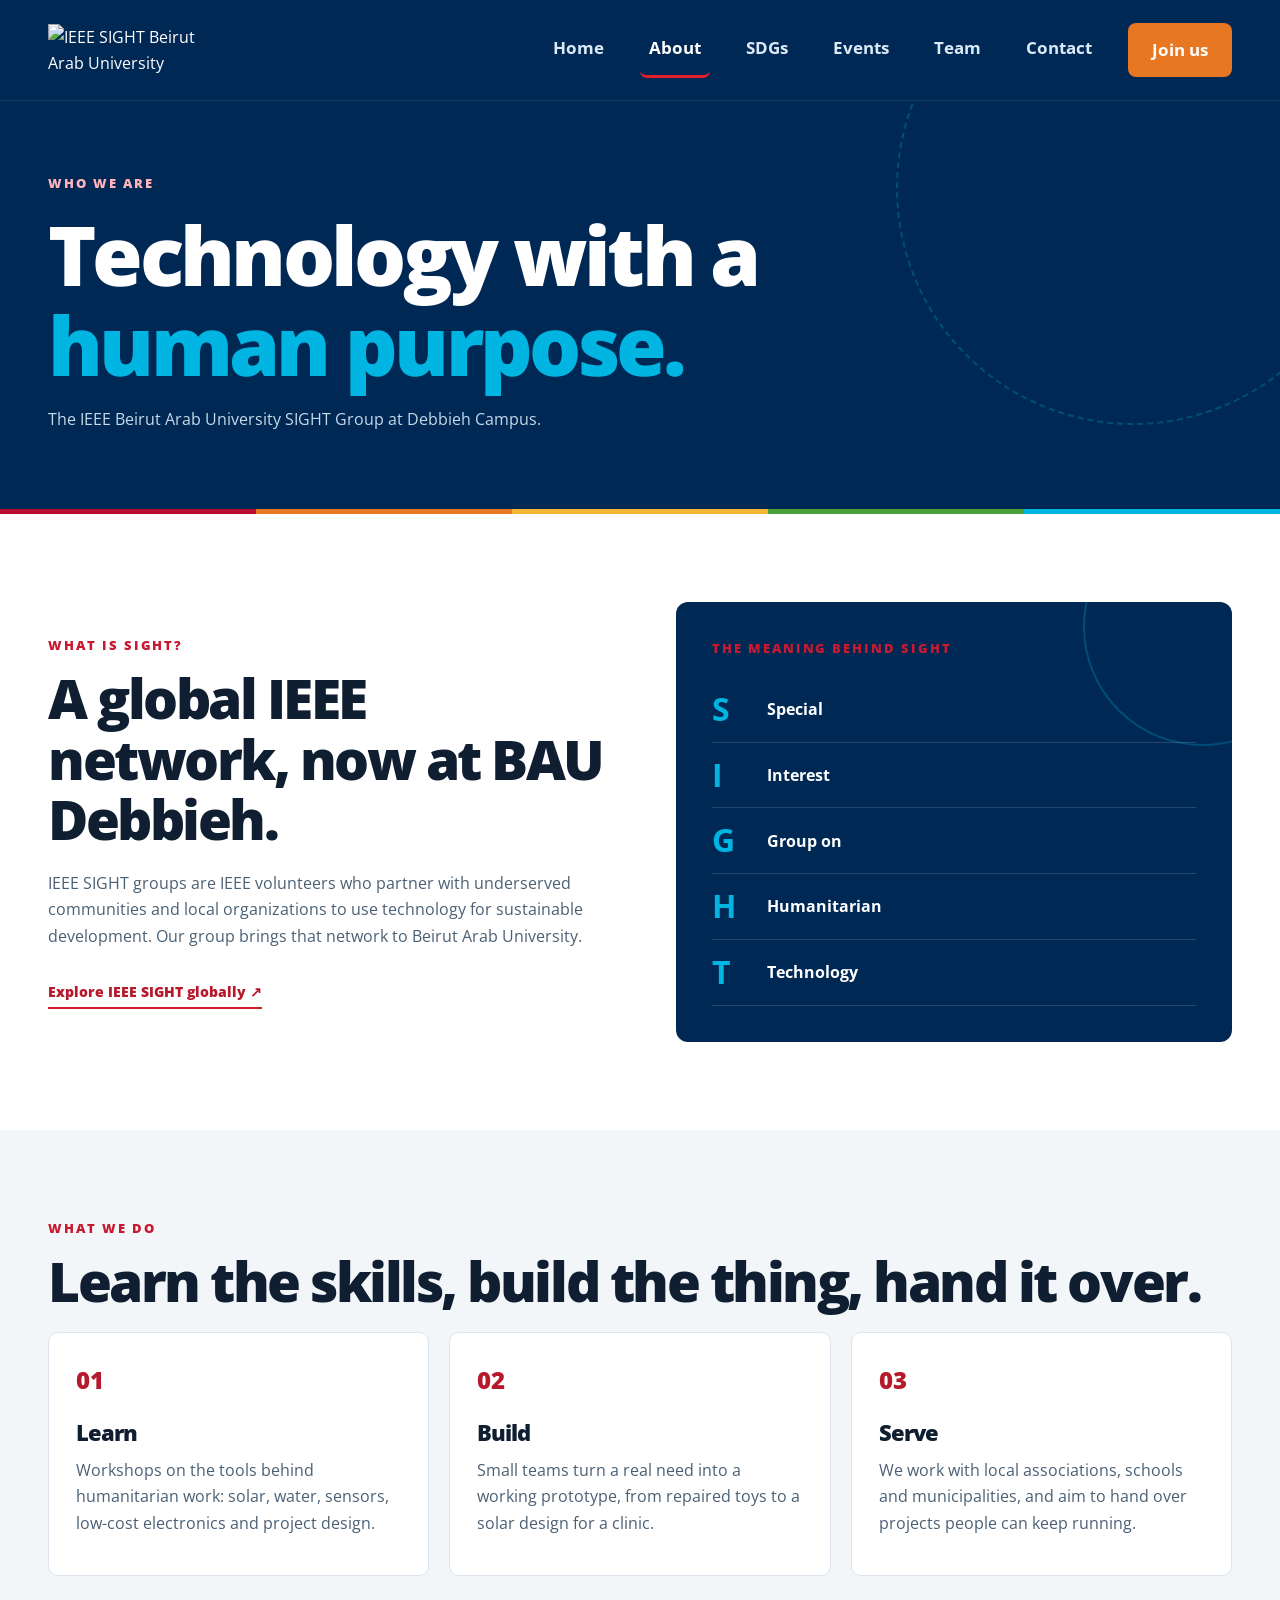
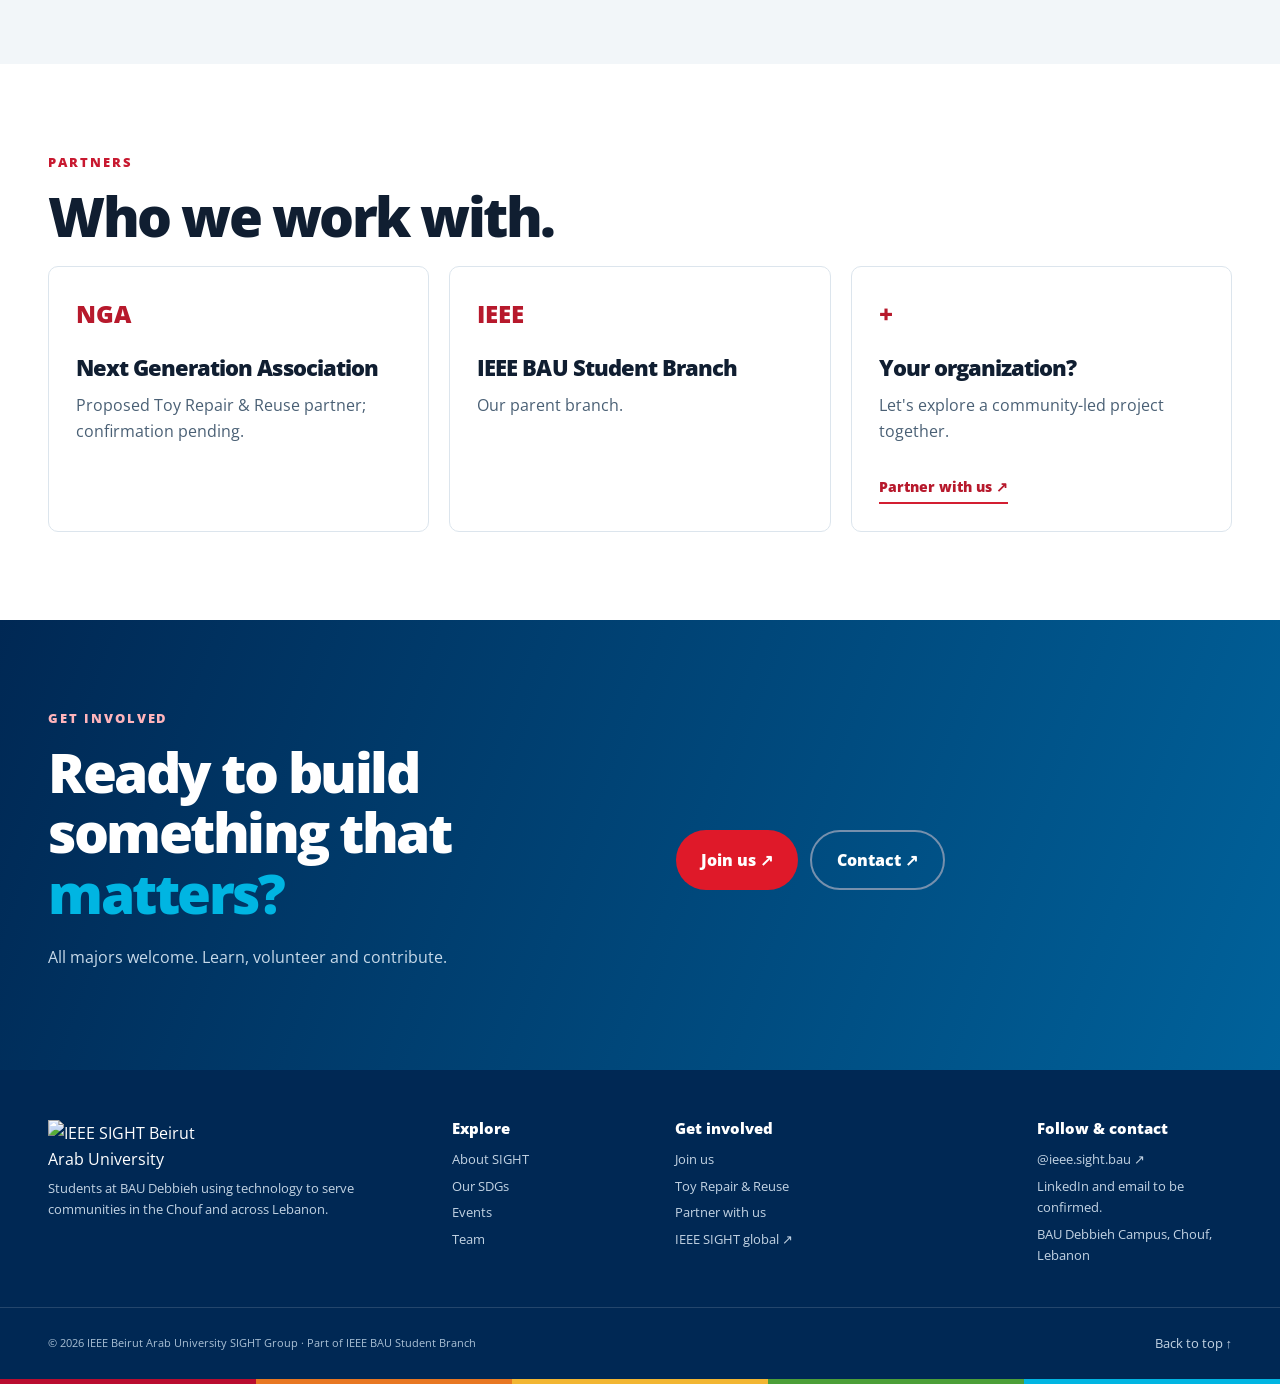
==== about.html @ 1a987c3a "Initial IEEE SIGHT BAU website launch" ====
<!doctype html><html lang="en"><head><meta charset="utf-8"><meta name="viewport" content="width=device-width,initial-scale=1"><meta name="theme-color" content="#002854"><meta name="description" content="IEEE SIGHT BAU Debbieh — humanitarian technology and community action."><title>About us | IEEE SIGHT BAU</title><link rel="icon" href="assets/avatar.png"><link rel="stylesheet" href="styles.css"><script defer src="content.js"></script><script defer src="app.js"></script></head><body><a class="skip" href="#main">Skip to content</a><header class="header"><div class="shell nav"><a class="brand" href="index.html" aria-label="IEEE SIGHT BAU home"><img src="assets/logo-red-transparent.png" alt="IEEE SIGHT Beirut Arab University"></a><button class="menu" aria-expanded="false" aria-controls="navigation" aria-label="Open menu"><span></span><span></span><span></span></button><nav id="navigation" aria-label="Main navigation"><a href="index.html" class="" >Home</a><a href="about.html" class="active" aria-current=page>About</a><a href="sdgs.html" class="" >SDGs</a><a href="events.html" class="" >Events</a><a href="team.html" class="" >Team</a><a href="contact.html" class="" >Contact</a><a href="join.html" class="nav-cta " >Join us</a></nav></div></header><main id="main"><section class="page-mast"><div class="shell"><div class="eyebrow light">WHO WE ARE</div><h1>Technology with a <em>human purpose.</em></h1><p>The IEEE Beirut Arab University SIGHT Group at Debbieh Campus.</p></div><div class="colorline"></div></section><section class="section"><div class="shell two"><div><div class="eyebrow">WHAT IS SIGHT?</div><h2>A global IEEE network, now at BAU Debbieh.</h2><p>IEEE SIGHT groups are IEEE volunteers who partner with underserved communities and local organizations to use technology for sustainable development. Our group brings that network to Beirut Arab University.</p><a class="textlink" href="https://sight.ieee.org/">Explore IEEE SIGHT globally ↗</a></div><div class="mission-panel"><div class="eyebrow light">THE MEANING BEHIND SIGHT</div><div class="acronym"><div><b>S</b><span>Special</span></div><div><b>I</b><span>Interest</span></div><div><b>G</b><span>Group on</span></div><div><b>H</b><span>Humanitarian</span></div><div><b>T</b><span>Technology</span></div></div></div></div></section><section class="section tinted"><div class="shell"><div class="eyebrow">WHAT WE DO</div><h2>Learn the skills, build the thing, hand it over.</h2><div class="card-grid"><article class="feature"><span class="step-no">01</span><h3>Learn</h3><p>Workshops on the tools behind humanitarian work: solar, water, sensors, low-cost electronics and project design.</p></article><article class="feature"><span class="step-no">02</span><h3>Build</h3><p>Small teams turn a real need into a working prototype, from repaired toys to a solar design for a clinic.</p></article><article class="feature"><span class="step-no">03</span><h3>Serve</h3><p>We work with local associations, schools and municipalities, and aim to hand over projects people can keep running.</p></article></div></div></section><section class="section"><div class="shell"><div class="eyebrow">PARTNERS</div><h2>Who we work with.</h2><div class="card-grid"><article class="feature"><span class="step-no">NGA</span><h3>Next Generation Association</h3><p>Proposed Toy Repair &amp; Reuse partner; confirmation pending.</p></article><article class="feature"><span class="step-no">IEEE</span><h3>IEEE BAU Student Branch</h3><p>Our parent branch.</p></article><article class="feature"><span class="step-no">+</span><h3>Your organization?</h3><p>Let's explore a community-led project together.</p><a class="textlink" href="contact.html">Partner with us ↗</a></article></div></div></section><section class="section join"><div class="shell two"><div><div class="eyebrow light">GET INVOLVED</div><h2>Ready to build something that <em>matters?</em></h2><p>All majors welcome. Learn, volunteer and contribute.</p></div><div class="actions"><a class="btn primary" href="join.html">Join us ↗</a><a class="btn outline" href="contact.html">Contact ↗</a></div></div></section></main><footer id="contact" class="footer"><div class="shell footer-grid"><div><img class="footer-logo" src="assets/logo-red-transparent.png" alt="IEEE SIGHT Beirut Arab University"><p>Students at BAU Debbieh using technology to serve communities in the Chouf and across Lebanon.</p></div><div><h3>Explore</h3><a href="about.html">About SIGHT</a><a href="sdgs.html">Our SDGs</a><a href="events.html">Events</a><a href="team.html">Team</a></div><div><h3>Get involved</h3><a href="join.html">Join us</a><a href="toy-repair.html">Toy Repair &amp; Reuse</a><a href="contact.html">Partner with us</a><a href="https://sight.ieee.org/">IEEE SIGHT global ↗</a></div><div><h3>Follow &amp; contact</h3><a href="https://www.instagram.com/ieee.sight.bau/">@ieee.sight.bau ↗</a><p>LinkedIn and email to be confirmed.</p><p>BAU Debbieh Campus, Chouf, Lebanon</p></div></div><div class="shell footer-bottom"><span>© 2026 IEEE Beirut Arab University SIGHT Group · Part of IEEE BAU Student Branch</span><a href="#main">Back to top ↑</a></div><div class="colorline"></div></footer></body></html>
---- styles.css ----
@import url('https://fonts.googleapis.com/css2?family=Open+Sans:wght@400;500;600;700;800&display=swap');
:root{--navy:#002854;--deep:#001d3e;--blue:#00629b;--cyan:#00b5e2;--orange:#e87722;--ink:#102b46;--muted:#506477;--paper:#f2f6f9;--white:#fff;--line:#dce5ed}*{box-sizing:border-box}html{scroll-behavior:smooth;scroll-padding-top:90px}body{margin:0;font-family:'Open Sans',Arial,sans-serif;color:var(--ink);background:#fff;line-height:1.65}a{color:inherit;text-decoration:none}button{font:inherit;cursor:pointer}button:focus-visible,a:focus-visible{outline:3px solid #00b5e2;outline-offset:4px}img{max-width:100%;display:block}h1,h2,h3,p{margin:0}h1,h2,h3{line-height:1.1;letter-spacing:-.045em}h2{font-size:clamp(2.1rem,4.3vw,3.55rem);font-weight:800;margin:12px 0 20px}h3{font-size:1.35rem;font-weight:800}p{margin:12px 0;color:var(--muted)}em{color:var(--cyan);font-style:normal}.shell{max-width:1220px;margin:auto;padding:0 42px}.skip{position:fixed;top:-100px;left:16px;background:white;padding:10px;z-index:99}.skip:focus{top:8px}.header{position:sticky;top:0;z-index:20;background:var(--navy);color:white;border-bottom:1px solid #ffffff18}.nav{height:88px;display:flex;align-items:center;justify-content:space-between;gap:30px}.brand img{width:126px;height:auto}.nav nav{display:flex;align-items:center;gap:27px;font-size:13px;font-weight:700}.nav nav>a:not(.nav-cta){color:#e4edf7}.nav nav>a:hover,.nav nav>a.active{color:var(--cyan)}.nav-cta{background:var(--orange);color:var(--deep);padding:10px 15px;border-radius:5px}.menu{display:none;background:transparent;border:0;padding:10px}.menu span{display:block;width:25px;height:2px;background:white;margin:5px}.hero{color:white;background:var(--navy);position:relative;overflow:hidden}.hero-grid{min-height:610px;display:grid;grid-template-columns:1.1fr 1fr;align-items:center;gap:8px;padding-top:68px;padding-bottom:68px}.hero-copy{position:relative;z-index:2}.eyebrow{font-size:11px;letter-spacing:.19em;font-weight:800;color:var(--blue);text-transform:uppercase}.eyebrow.light{color:#62d8f4}.dot{display:inline-block;width:8px;height:8px;border-radius:50%;background:var(--orange);margin-right:8px}.hero h1{font-size:clamp(3.5rem,7vw,6.4rem);font-weight:800;line-height:1.01;margin:22px 0;letter-spacing:-.065em}.hero p{max-width:520px;color:#c6d9e9;font-size:1.1rem}.actions{display:flex;flex-wrap:wrap;gap:12px;margin-top:30px}.btn{display:inline-flex;align-items:center;justify-content:space-between;gap:17px;font-size:14px;font-weight:800;padding:13px 19px;border-radius:5px;transition:transform .2s,background .2s}.btn:hover{transform:translateY(-2px)}.primary{background:var(--orange);color:var(--deep)}.outline{border:1px solid #ffffff55;color:white}.outline:hover{background:#ffffff12}.hero-note{margin-top:43px;font-size:10px;letter-spacing:.14em;color:#9bb6ce;font-weight:700}.hero-art{position:relative;min-width:0}.hero-art svg{width:100%;height:auto;display:block}.orbit-label{position:absolute;display:flex;align-items:center;gap:8px;background:#07335e;border:1px solid #245a80;padding:9px 12px;border-radius:5px;font-size:11px;font-weight:700;white-space:nowrap;box-shadow:0 8px 24px #001d3e55}.orbit-label span{width:7px;height:7px;background:var(--cyan);border-radius:50%}.label-one{left:1%;top:21%}.label-two{right:0;top:55%}.label-three{left:16%;bottom:13%}.label-two span{background:var(--orange)}.colorline{height:5px;background:linear-gradient(90deg,#ba0c2f 0 20%,#e87722 20% 40%,#f2b632 40% 60%,#4c9f38 60% 80%,#00b5e2 80%)}.intro-strip{border-bottom:1px solid var(--line)}.strip-grid{display:grid;grid-template-columns:repeat(3,1fr);padding-top:24px;padding-bottom:24px}.strip-grid>div{display:flex;align-items:center;justify-content:center;gap:15px;border-right:1px solid var(--line)}.strip-grid>div:last-child{border:0}.strip-grid b{font-size:32px;color:var(--blue);font-weight:800;letter-spacing:-.07em}.strip-grid span{font-size:13px;font-weight:700;line-height:1.4}.section{padding:88px 0}.two{display:grid;grid-template-columns:1fr 1fr;gap:72px;align-items:center}.lead{font-size:1.14rem;font-weight:700;color:var(--ink)}.textlink{display:inline-block;color:var(--blue);font-size:14px;font-weight:800;margin-top:19px;border-bottom:2px solid var(--orange);padding-bottom:4px}.mission-panel{background:var(--navy);color:white;padding:36px;border-radius:12px;position:relative;overflow:hidden}.mission-panel:after{content:'';position:absolute;right:-90px;top:-95px;width:235px;height:235px;border:2px solid #00b5e244;border-radius:50%;pointer-events:none}.mission-panel h3{font-size:2.1rem;margin:10px 0 23px}.mission-item{display:flex;gap:14px;padding:14px 0;border-top:1px solid #ffffff28}.mission-item>span{color:var(--cyan);font-size:13px;font-weight:800}.mission-item p{font-size:13px;color:#bdd0e3;margin:3px 0}.tinted{background:var(--paper)}.section-top{display:flex;align-items:end;justify-content:space-between;gap:32px;margin-bottom:30px}.section-top h2{margin-bottom:0}.section-top>p{max-width:380px;margin:0}.filters{display:flex;gap:8px;flex-wrap:wrap;margin-bottom:22px}.filter{border:1px solid #cbd8e3;border-radius:5px;background:white;padding:7px 13px;font-size:13px;font-weight:700;color:var(--ink)}.filter.active{background:var(--navy);color:white;border-color:var(--navy)}.card-grid{display:grid;grid-template-columns:repeat(3,1fr);gap:20px}.project-card{background:white;border:1px solid var(--line);border-radius:10px;overflow:hidden;display:flex;flex-direction:column}.project-card[hidden]{display:none}.project-art{height:180px;display:grid;place-items:center;background:var(--navy);position:relative;overflow:hidden}.project-art:after{content:'';position:absolute;width:200px;height:200px;right:-55px;bottom:-110px;border:2px solid #ffffff35;border-radius:50%}.project-art svg{height:90px;width:90px;color:white}.project-art.community{background:linear-gradient(135deg,#002854,#00629b)}.project-art.education{background:linear-gradient(135deg,#00629b,#0086aa)}.project-art.sustainability{background:linear-gradient(135deg,#002854,#235a63)}.project-body{padding:22px;display:flex;flex-direction:column;flex:1}.status{font-size:10px;letter-spacing:.11em;font-weight:800;text-transform:uppercase;color:var(--blue);margin-bottom:8px}.project-body p{font-size:14px;flex:1}.project-body button{align-self:start;border:0;background:none;padding:0;color:var(--blue);font-size:14px;font-weight:800;margin-top:6px}.goals{background:var(--navy);color:white}.goals p,.join p{color:#c6d9e9}.sdg-grid{display:grid;grid-template-columns:repeat(6,1fr);gap:10px}.sdg-grid a{display:flex;flex-direction:column;justify-content:space-between;min-height:148px;padding:15px;background:var(--sdg);color:var(--ink,#fff);color:var(--ink-local,#fff);border-radius:5px;transition:transform .2s}.sdg-grid a:nth-child(4){color:#002854}.sdg-grid a:hover{transform:translateY(-4px)}.sdg-grid b{font-size:34px;line-height:1;letter-spacing:-.07em}.sdg-grid span{font-weight:800;font-size:12px;line-height:1.4}.event-list{border-top:1px solid var(--line)}.event{display:grid;grid-template-columns:130px 1fr auto;gap:24px;align-items:center;padding:20px 0;border-bottom:1px solid var(--line)}.event-date{font-size:12px;font-weight:800;color:var(--blue);letter-spacing:.08em}.event p{font-size:14px;margin:5px 0}.event-tag{border:1px solid var(--line);padding:6px 10px;border-radius:5px;font-size:12px;font-weight:700}.cabinet-grid{display:grid;grid-template-columns:repeat(4,1fr);gap:16px}.member{background:white;border:1px solid var(--line);border-radius:10px;padding:22px;text-align:center}.portrait{width:88px;height:88px;margin:0 auto 15px;display:grid;place-items:center;background:#e4f2f8;border:2px solid #a4d8e8;border-radius:50%;overflow:hidden;color:#00629b;font-weight:800;font-size:25px}.portrait img{width:100%;height:100%;object-fit:cover}.member h3{font-size:1.12rem;letter-spacing:-.025em}.member p{font-size:12px;margin:7px 0 0}.committee-row{display:flex;flex-wrap:wrap;gap:12px;margin-top:22px}.committee-row span{padding:8px 13px;border-left:3px solid var(--orange);background:white;font-size:11px;font-weight:800;letter-spacing:.08em}.join{color:white;background:linear-gradient(110deg,var(--navy),#00629b)}.join-options{display:grid;gap:10px}.join-options a{display:flex;align-items:center;justify-content:space-between;padding:18px 20px;border:1px solid #ffffff48;border-radius:7px;background:#00285460}.join-options a:hover{background:#002854}.join-options strong,.join-options span{display:block}.join-options span{font-size:13px;color:#c6d9e9}.join-options b{color:var(--cyan)}.footer{background:var(--navy);color:white;padding-top:50px}.footer-grid{display:grid;grid-template-columns:1.35fr .7fr 1.2fr .7fr;gap:28px}.footer-logo{width:178px}.footer h3{font-size:15px;margin-bottom:13px;letter-spacing:0}.footer p,.footer a{color:#c2d3e3;font-size:13px;display:block;margin:5px 0}.footer a:hover{color:var(--cyan)}.footer-bottom{display:flex;justify-content:space-between;align-items:center;gap:20px;margin-top:35px;padding-top:20px;padding-bottom:20px;border-top:1px solid #ffffff24;font-size:11px;color:#a9c0d5}dialog{border:0;border-radius:12px;max-width:560px;width:calc(100% - 36px);padding:32px;color:var(--ink);box-shadow:0 20px 80px #001d3e55}dialog::backdrop{background:#001d3eb0}.close-dialog{position:absolute;right:13px;top:8px;font-size:30px;background:none;border:0;color:var(--ink)}dialog h2{font-size:2rem}dialog .btn{margin-top:16px}@media(max-width:950px){.nav nav{gap:15px}.shell{padding-left:26px;padding-right:26px}.two{gap:30px}.hero-grid{min-height:530px}.card-grid{gap:12px}.sdg-grid{grid-template-columns:repeat(3,1fr)}.cabinet-grid{grid-template-columns:repeat(2,1fr)}}@media(max-width:740px){html{scroll-padding-top:72px}.nav{height:70px}.brand img{width:100px}.menu{display:block}.nav nav{display:none;position:absolute;top:70px;left:0;right:0;background:var(--navy);padding:14px 26px 24px;flex-direction:column;align-items:stretch;gap:0;border-bottom:1px solid #ffffff33}.nav nav.open{display:flex}.nav nav a{padding:12px 0}.nav nav .nav-cta{padding:12px 15px;margin-top:8px}.hero-grid{grid-template-columns:1fr;min-height:auto;padding-top:55px;padding-bottom:30px}.hero h1{font-size:clamp(3.3rem,13vw,5rem)}.hero-art{max-width:360px;width:100%;margin:auto}.hero-note{margin-top:26px}.hero p{font-size:1rem}.section{padding:58px 0}.two,.card-grid{grid-template-columns:1fr}.section-top{display:block}.section-top p{margin-top:13px}.strip-grid>div{gap:8px}.strip-grid b{font-size:23px}.strip-grid span{font-size:10px}.strip-grid{padding-top:16px;padding-bottom:16px}.mission-panel{padding:25px}.sdg-grid{grid-template-columns:repeat(2,1fr)}.event{grid-template-columns:1fr;gap:5px}.event-tag{justify-self:start}.footer-grid{grid-template-columns:1fr 1fr}.footer-bottom{align-items:start}.member{padding:14px}.orbit-label{font-size:9px;padding:6px 8px}}@media(max-width:370px){.shell{padding-left:17px;padding-right:17px}.footer-grid{grid-template-columns:1fr}.strip-grid b{font-size:19px}.strip-grid span{font-size:9px}}@media(prefers-reduced-motion:reduce){*,*::before,*::after{scroll-behavior:auto!important;transition:none!important;animation:none!important}}

.page-mast{background:var(--navy);color:white;position:relative;overflow:hidden}.page-mast>.shell{padding-top:72px;padding-bottom:65px}.page-mast:before{content:'';position:absolute;right:-90px;top:-150px;width:470px;height:470px;border:2px dashed #00b5e244;border-radius:50%;pointer-events:none}.page-mast h1{font-size:clamp(3rem,6.5vw,5.1rem);font-weight:800;max-width:900px;margin:16px 0}.page-mast p{color:#c6d9e9;max-width:650px}.stats{grid-template-columns:repeat(4,1fr)}.stats span{max-width:120px}.acronym{margin-top:17px}.acronym>div{display:flex;gap:20px;align-items:center;border-bottom:1px solid #ffffff25;padding:6px 0}.acronym b{font-size:32px;color:var(--cyan);width:35px}.acronym span{font-weight:700}.feature{background:white;border:1px solid var(--line);border-radius:10px;padding:27px;min-height:200px}.step-no{display:inline-block;font-size:24px;font-weight:800;color:var(--blue);margin-bottom:22px}.campaign-poster{width:100%;max-width:410px;margin:auto;border-radius:8px;box-shadow:0 16px 40px #00285420}.facts{margin:20px 0}.facts>div{display:grid;grid-template-columns:80px 1fr;gap:10px;padding:10px 0;border-bottom:1px solid var(--line)}.facts dt{font-size:12px;font-weight:800;text-transform:uppercase;color:var(--blue)}.facts dd{margin:0;font-weight:600}.seven{grid-template-columns:repeat(7,1fr);margin-top:25px}.seven small{font-size:12px;margin-top:10px}.lightlink{color:var(--cyan)}.four{grid-template-columns:repeat(4,1fr)}.notice{background:#fff;padding:16px;border-left:4px solid var(--orange);margin:25px 0}.nav nav{gap:21px}.nav-cta.active{color:var(--deep)!important}.campaign .actions{align-items:center}.campaign .textlink{margin-top:0}@media(max-width:1000px){.seven{grid-template-columns:repeat(4,1fr)}.four{grid-template-columns:repeat(2,1fr)}.nav nav{gap:13px}}@media(max-width:800px){.nav nav{display:none;position:absolute;top:70px;left:0;right:0;background:var(--navy);padding:14px 26px 24px;flex-direction:column;align-items:stretch;gap:0}.nav{height:70px}.menu{display:block}.nav nav.open{display:flex}.nav nav a{padding:12px 0}.nav nav .nav-cta{padding:12px 15px;margin-top:8px}.stats{grid-template-columns:repeat(2,1fr);gap:12px}.stats>div:nth-child(2){border:0}.seven{grid-template-columns:repeat(2,1fr)}.page-mast>.shell{padding-top:52px;padding-bottom:46px}}@media(max-width:480px){.four{grid-template-columns:1fr}}
/* Reference theme: red SIGHT identity, white editorial sections, navy hero. */
:root{--red:#e51e2b;--ink:#101e31;--muted:#4a6075}
.shell{max-width:1480px;padding-left:48px;padding-right:48px}.nav{height:100px}.brand img{width:158px}.nav nav{font-size:17px;gap:27px}.nav nav>a:not(.nav-cta){padding:12px 9px;border-bottom:3px solid transparent;border-radius:7px;color:#dbe8f5}.nav nav>a.active:not(.nav-cta),.nav nav>a:hover:not(.nav-cta){color:white;border-color:var(--red)}.nav nav .nav-cta{color:#fff;padding:13px 24px;border-radius:8px}.eyebrow,.eyebrow.light{color:#c81930;font-size:13px;letter-spacing:.15em}.page-mast .eyebrow.light,.join .eyebrow.light,.goals .eyebrow.light{color:#ffb4bb}.primary{background:#df1929;color:white}.btn{border-radius:999px;padding:15px 25px;font-size:16px}.outline{border:2px solid #7690ad}.secondary{border:2px solid var(--navy);color:var(--navy);margin-top:20px}.reference-home .hero{background:linear-gradient(115deg,#00234d,#0b315d)}.reference-home .hero:before,.reference-home .hero:after{content:'';position:absolute;border:8px solid #db314329;border-radius:50%;pointer-events:none}.reference-home .hero:before{width:690px;height:690px;right:-190px;top:-170px;border-left-color:transparent;transform:rotate(30deg)}.reference-home .hero:after{width:390px;height:390px;left:-260px;bottom:-205px;border-color:#0095b92b}.reference-home .hero-grid{min-height:650px;grid-template-columns:1.15fr .85fr;gap:64px;padding-top:90px;padding-bottom:90px}.reference-home .hero h1{font-size:clamp(3rem,5.3vw,5.5rem);letter-spacing:-.035em;line-height:1.08;margin:22px 0 27px}.reference-home .hero p{font-size:clamp(1.05rem,1.55vw,1.4rem);max-width:720px;line-height:1.65;color:#b8cde2}.reference-home .hero .eyebrow{color:#f04a52}.reference-home .hero-art{max-width:565px;width:100%;margin:auto;z-index:1}.hero-logo{width:100%;height:auto}.reference-home .section{padding:84px 0}.about-reference{gap:65px}.community-figure{position:relative;margin:0 0 0 25px}.community-figure:before{content:'';position:absolute;z-index:-1;left:-25px;bottom:30px;width:85%;height:81%;border:2px solid var(--red);border-radius:3px}.community-figure img{width:100%;border-radius:4px}.community-figure figcaption,.campaign-visual figcaption{font-size:11px;color:#61768c;margin-top:9px}.about-copy p,.campaign p{font-size:clamp(1rem,1.5vw,1.24rem)}.about-copy .acronym{display:grid;grid-template-columns:repeat(5,minmax(0,1fr));gap:10px;margin-top:26px}.about-copy .acronym>div{display:flex;flex-direction:column;gap:2px;justify-content:center;border:1px solid #dce1e7;border-radius:9px;text-align:center;padding:12px 2px;min-width:0}.about-copy .acronym b{color:#bd182a;font-size:30px;width:auto}.about-copy .acronym span{font-size:clamp(9px,1vw,14px);font-weight:600;color:var(--muted)}.campaign.shell{background:var(--navy);border-radius:20px;overflow:hidden;max-width:1384px;width:calc(100% - 96px);padding:0;gap:0;grid-template-columns:1.1fr 1fr;color:white;align-items:stretch}.campaign>div:first-child{padding:56px 52px}.campaign .eyebrow{color:#ffbd48}.campaign p,.campaign .facts dd{color:#bbd0e6}.campaign .facts dt{color:white}.campaign .facts>div{border:0;padding:4px 0}.campaign .facts{margin:30px 0}.campaign-visual{display:grid;place-items:center;background:#0b2c52;padding:40px}.campaign-visual figure{margin:0;width:min(100%,430px)}.campaign-poster{width:100%;max-width:none;border-radius:0;box-shadow:none}.campaign-visual figcaption{color:#c2d3e3;text-align:center}.partners-reference .feature{display:flex;align-items:center;gap:18px;min-height:115px;padding:20px}.partner-symbol{width:70px;height:70px;object-fit:contain;flex-shrink:0}.partner-placeholder{border:1px dashed #b6c4d4;border-radius:8px;display:grid;place-content:center;text-align:center;color:#6b8197;font-size:12px}.partners-reference h3{font-size:1.14rem;letter-spacing:0}.partners-reference p{font-size:14px;margin:7px 0}.partners-reference .textlink{margin-top:0}.footer-logo{width:180px}.step-no,.textlink{color:#b7192c}.textlink{border-color:#d31e31}.lightlink{color:#fff}.community-figure{isolation:isolate}.community-figure:before{z-index:-1}
@media(max-width:1050px){.nav nav{gap:8px;font-size:14px}.shell{padding-left:28px;padding-right:28px}.campaign.shell{width:calc(100% - 56px)}.campaign>div:first-child{padding:36px}.partners-reference .feature{flex-direction:column;align-items:flex-start}.reference-home .hero-grid{gap:28px;min-height:560px}}
@media(max-width:800px){.nav{height:74px}.brand img{width:113px}.nav nav{top:74px;font-size:16px}.nav nav>a:not(.nav-cta){padding:9px}.nav nav .nav-cta{padding:10px 15px}.reference-home .hero-grid{grid-template-columns:1fr;min-height:auto;padding-top:55px;padding-bottom:45px;gap:38px}.reference-home .hero h1{font-size:clamp(2.7rem,9vw,4.4rem)}.reference-home .hero-art{max-width:420px}.reference-home .section{padding:54px 0}.about-reference{grid-template-columns:1fr;gap:30px}.campaign.shell{grid-template-columns:1fr;width:calc(100% - 36px)}.campaign>div:first-child{padding:30px 24px}.campaign-visual{padding:25px}.community-figure{margin-left:12px}.community-figure:before{left:-12px}.partners-reference .feature{flex-direction:row;align-items:center}.btn{font-size:14px;padding:12px 19px}.shell{padding-left:23px;padding-right:23px}.reference-home .hero .actions{gap:10px}.about-copy .acronym{gap:5px}}
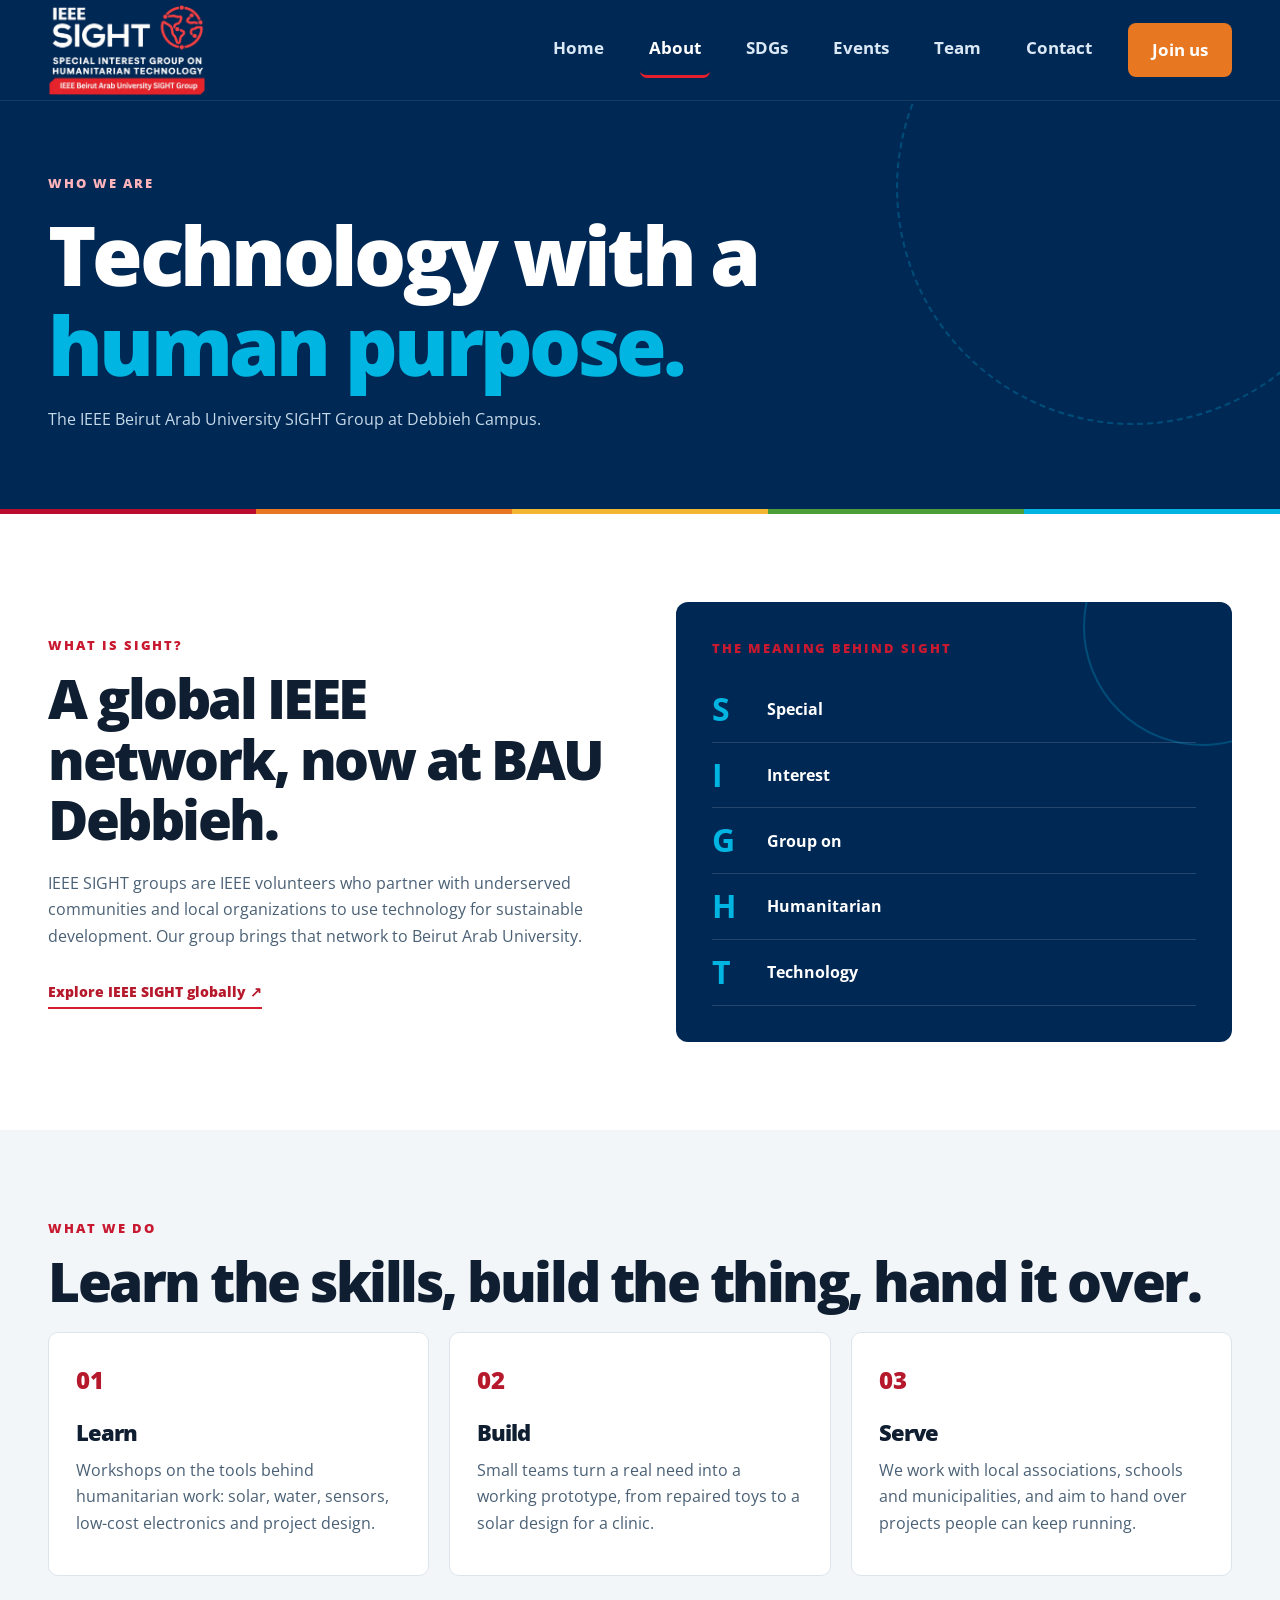
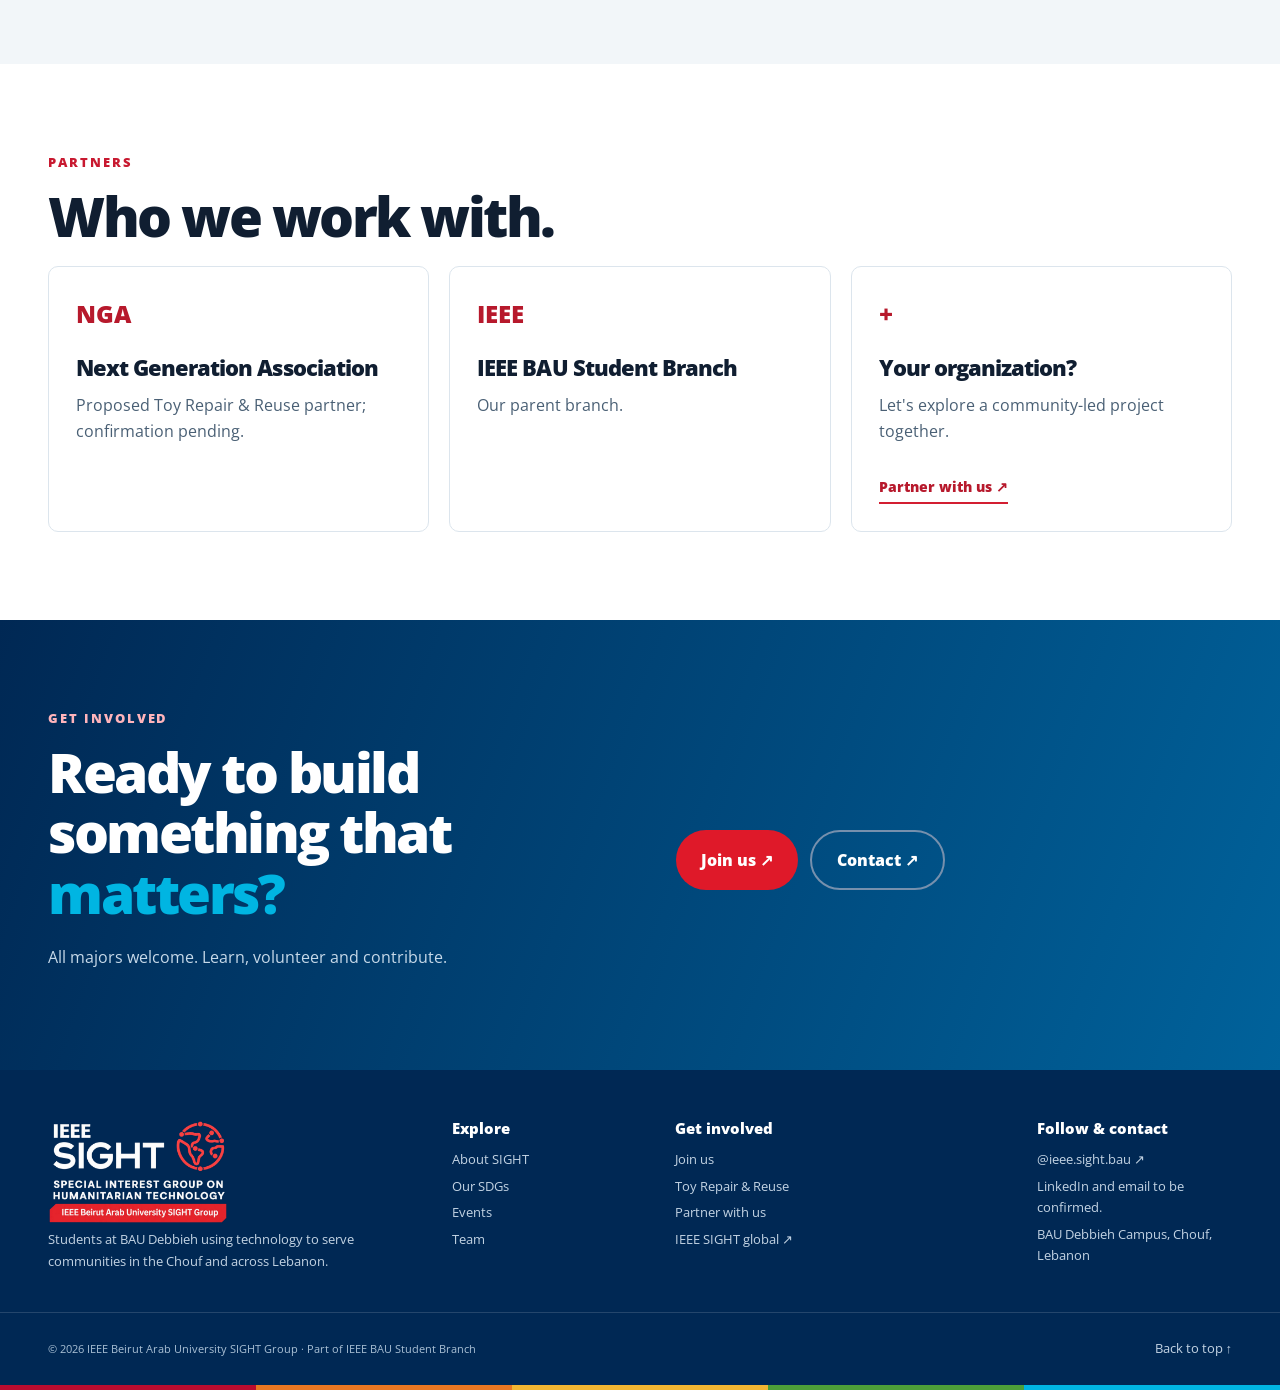
==== commit 94187b1e: "update" ====
--- a/about.html
+++ b/about.html
@@ -1 +1 @@
-<!doctype html><html lang="en"><head><meta charset="utf-8"><meta name="viewport" content="width=device-width,initial-scale=1"><meta name="theme-color" content="#002854"><meta name="description" content="IEEE SIGHT BAU Debbieh — humanitarian technology and community action."><title>About us | IEEE SIGHT BAU</title><link rel="icon" href="assets/avatar.png"><link rel="stylesheet" href="styles.css"><script defer src="content.js"></script><script defer src="app.js"></script></head><body><a class="skip" href="#main">Skip to content</a><header class="header"><div class="shell nav"><a class="brand" href="index.html" aria-label="IEEE SIGHT BAU home"><img src="assets/logo-red-transparent.png" alt="IEEE SIGHT Beirut Arab University"></a><button class="menu" aria-expanded="false" aria-controls="navigation" aria-label="Open menu"><span></span><span></span><span></span></button><nav id="navigation" aria-label="Main navigation"><a href="index.html" class="" >Home</a><a href="about.html" class="active" aria-current=page>About</a><a href="sdgs.html" class="" >SDGs</a><a href="events.html" class="" >Events</a><a href="team.html" class="" >Team</a><a href="contact.html" class="" >Contact</a><a href="join.html" class="nav-cta " >Join us</a></nav></div></header><main id="main"><section class="page-mast"><div class="shell"><div class="eyebrow light">WHO WE ARE</div><h1>Technology with a <em>human purpose.</em></h1><p>The IEEE Beirut Arab University SIGHT Group at Debbieh Campus.</p></div><div class="colorline"></div></section><section class="section"><div class="shell two"><div><div class="eyebrow">WHAT IS SIGHT?</div><h2>A global IEEE network, now at BAU Debbieh.</h2><p>IEEE SIGHT groups are IEEE volunteers who partner with underserved communities and local organizations to use technology for sustainable development. Our group brings that network to Beirut Arab University.</p><a class="textlink" href="https://sight.ieee.org/">Explore IEEE SIGHT globally ↗</a></div><div class="mission-panel"><div class="eyebrow light">THE MEANING BEHIND SIGHT</div><div class="acronym"><div><b>S</b><span>Special</span></div><div><b>I</b><span>Interest</span></div><div><b>G</b><span>Group on</span></div><div><b>H</b><span>Humanitarian</span></div><div><b>T</b><span>Technology</span></div></div></div></div></section><section class="section tinted"><div class="shell"><div class="eyebrow">WHAT WE DO</div><h2>Learn the skills, build the thing, hand it over.</h2><div class="card-grid"><article class="feature"><span class="step-no">01</span><h3>Learn</h3><p>Workshops on the tools behind humanitarian work: solar, water, sensors, low-cost electronics and project design.</p></article><article class="feature"><span class="step-no">02</span><h3>Build</h3><p>Small teams turn a real need into a working prototype, from repaired toys to a solar design for a clinic.</p></article><article class="feature"><span class="step-no">03</span><h3>Serve</h3><p>We work with local associations, schools and municipalities, and aim to hand over projects people can keep running.</p></article></div></div></section><section class="section"><div class="shell"><div class="eyebrow">PARTNERS</div><h2>Who we work with.</h2><div class="card-grid"><article class="feature"><span class="step-no">NGA</span><h3>Next Generation Association</h3><p>Proposed Toy Repair &amp; Reuse partner; confirmation pending.</p></article><article class="feature"><span class="step-no">IEEE</span><h3>IEEE BAU Student Branch</h3><p>Our parent branch.</p></article><article class="feature"><span class="step-no">+</span><h3>Your organization?</h3><p>Let's explore a community-led project together.</p><a class="textlink" href="contact.html">Partner with us ↗</a></article></div></div></section><section class="section join"><div class="shell two"><div><div class="eyebrow light">GET INVOLVED</div><h2>Ready to build something that <em>matters?</em></h2><p>All majors welcome. Learn, volunteer and contribute.</p></div><div class="actions"><a class="btn primary" href="join.html">Join us ↗</a><a class="btn outline" href="contact.html">Contact ↗</a></div></div></section></main><footer id="contact" class="footer"><div class="shell footer-grid"><div><img class="footer-logo" src="assets/logo-red-transparent.png" alt="IEEE SIGHT Beirut Arab University"><p>Students at BAU Debbieh using technology to serve communities in the Chouf and across Lebanon.</p></div><div><h3>Explore</h3><a href="about.html">About SIGHT</a><a href="sdgs.html">Our SDGs</a><a href="events.html">Events</a><a href="team.html">Team</a></div><div><h3>Get involved</h3><a href="join.html">Join us</a><a href="toy-repair.html">Toy Repair &amp; Reuse</a><a href="contact.html">Partner with us</a><a href="https://sight.ieee.org/">IEEE SIGHT global ↗</a></div><div><h3>Follow &amp; contact</h3><a href="https://www.instagram.com/ieee.sight.bau/">@ieee.sight.bau ↗</a><p>LinkedIn and email to be confirmed.</p><p>BAU Debbieh Campus, Chouf, Lebanon</p></div></div><div class="shell footer-bottom"><span>© 2026 IEEE Beirut Arab University SIGHT Group · Part of IEEE BAU Student Branch</span><a href="#main">Back to top ↑</a></div><div class="colorline"></div></footer></body></html>+<!doctype html><html lang="en"><head><meta charset="utf-8"><meta name="viewport" content="width=device-width,initial-scale=1"><meta name="theme-color" content="#002854"><meta name="description" content="IEEE SIGHT BAU Debbieh — humanitarian technology and community action."><title>About us | IEEE SIGHT BAU</title><link rel="icon" href="[data-uri]"><link rel="stylesheet" href="styles.css"><script defer src="content.js"></script><script defer src="app.js"></script></head><body><a class="skip" href="#main">Skip to content</a><header class="header"><div class="shell nav"><a class="brand" href="index.html" aria-label="IEEE SIGHT BAU home"><img src="[data-uri]